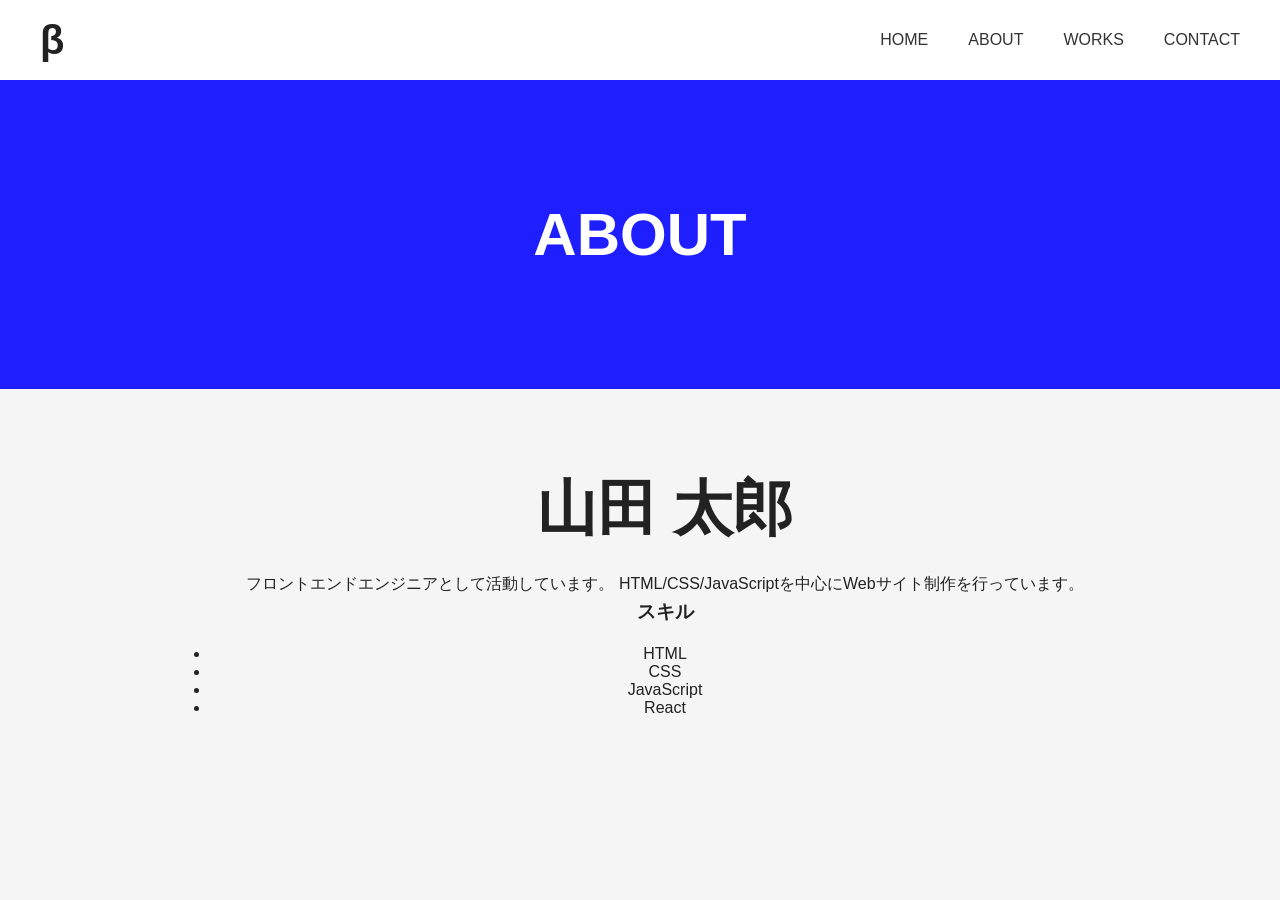
==== about.html @ e0eb6b94 "Add files via upload" ====
<!DOCTYPE html>
<html lang="ja">

<head>
    <meta charset="UTF-8">
    <meta name="viewport" content="width=device-width, initial-scale=1.0">
    <title>ABOUT</title>
    <link rel="stylesheet" href="style.css">
</head>

<body>

    <!-- Header -->
    <header>
        <div class="logo">β</div>

        <nav id="nav">
            <ul>
                <li><a href="index.html">HOME</a></li>
                <li><a href="about.html">ABOUT</a></li>
                <li><a href="works.html">WORKS</a></li>
                <li><a href="#contact">CONTACT</a></li>
            </ul>
        </nav>

        <button id="menu-btn">☰</button>
    </header>

    <section class="page-title">
        <h1>ABOUT</h1>
    </section>

    <section class="about-container">

        <div class="profile-image">
            <img src="images/profile.jpg" alt="">
        </div>

        <div class="profile-text">
            <h2>山田 太郎</h2>

            <p>
                フロントエンドエンジニアとして活動しています。
                HTML/CSS/JavaScriptを中心にWebサイト制作を行っています。
            </p>

            <h3>スキル</h3>

            <ul>
                <li>HTML</li>
                <li>CSS</li>
                <li>JavaScript</li>
                <li>React</li>
            </ul>

        </div>

    </section>

</body>

</html>
---- style.css ----
* {
    margin: 0;
    padding: 0;
    box-sizing: border-box;
}

html {
    scroll-behavior: smooth;
}

body {
    font-family: Arial, sans-serif;
    background: #f5f5f5;
    color: #222;
}

/* Header */

header {
    height: 80px;
    background: white;

    display: flex;
    justify-content: space-between;
    align-items: center;

    padding: 0 40px;
    position: sticky;
    top: 0;
    z-index: 1000;
}

.logo {
    font-size: 40px;
    font-weight: bold;
}

nav ul {
    display: flex;
    list-style: none;
    gap: 40px;
}

nav a {
    text-decoration: none;
    color: #333;
}

#menu-btn {
    display: none;
    background: none;
    border: none;
    font-size: 28px;
    cursor: pointer;
}

/* Hero */

#hero {
    height: 500px;
    background: blue;

    display: flex;
    flex-direction: column;
    justify-content: center;
    align-items: center;

    color: white;
}

#hero h1 {
    font-size: 72px;
}

#hero p {
    font-size: 32px;
}

/* 共通 */

section {
    padding: 100px 10%;
    text-align: center;
}

h2 {
    font-size: 60px;
    margin-bottom: 40px;
}

.btn {
    margin-top: 30px;
    padding: 12px 50px;

    background: black;
    color: white;
    border: none;
    cursor: pointer;
}

/* Works */

.works-grid {
    display: grid;
    grid-template-columns: repeat(3, 1fr);
    gap: 30px;
    margin-top: 50px;
}

.card {
    background: white;
    border: 1px solid #ddd;
    padding: 20px;
    text-align: left;
}

.card img {
    width: 100%;
}

.card h3 {
    margin-top: 15px;
}

.view-more {
    display: block;
    margin-top: 30px;
    text-align: right;
    color: blue;
    font-weight: bold;
    text-decoration: none;
}

/* Contact */

#contact p {
    margin-top: 20px;
}

footer {
    height: 80px;
    background: #ddd;
    margin-top: 100px;
}

/* ---------- Responsive ---------- */

@media (max-width:768px) {

    header {
        padding: 0 20px;
    }

    nav {
        position: absolute;
        top: 80px;
        left: 0;
        width: 100%;
        background: white;

        display: none;
    }

    nav.active {
        display: block;
    }

    nav ul {
        flex-direction: column;
        text-align: center;
        padding: 20px 0;
        gap: 20px;
    }

    #menu-btn {
        display: block;
    }

    #hero {
        height: 450px;
    }

    #hero h1 {
        font-size: 48px;
    }

    #hero p {
        font-size: 24px;
    }

    h2 {
        font-size: 42px;
    }

    .works-grid {
        grid-template-columns: 1fr;
    }

    .view-more {
        text-align: center;
    }
}

.page-title {
    background: #1e1eff;
    color: white;
    text-align: center;
    padding: 120px 20px;
}

.page-title h1 {
    font-size: 60px;
}

.about-container {
    max-width: 1000px;
    margin: auto;
    padding: 80px 20px;

    display: flex;
    gap: 50px;
    align-items: center;
}

.profile-image img {
    width: 300px;
    border-radius: 10px;
}

.profile-text {
    flex: 1;
}

.profile-text h2 {
    margin-bottom: 20px;
}

.profile-text p {
    line-height: 1.8;
}

.profile-text ul {
    margin-top: 20px;
}

.works-list {
    max-width: 1200px;
    margin: auto;
    padding: 80px 20px;

    display: grid;
    grid-template-columns: repeat(3, 1fr);
    gap: 30px;
}

.work-card {
    text-decoration: none;
    color: #222;
    background: white;
    border: 1px solid #ddd;
    transition: .3s;
}

.work-card:hover {
    transform: translateY(-5px);
}

.work-card img {
    width: 100%;
}

.work-card h2 {
    font-size: 24px;
    margin: 15px;
}

.work-card p {
    margin: 0 15px 20px;
}

.work-detail {
    max-width: 900px;
    margin: auto;
    padding: 80px 20px;
}

.work-detail img {
    width: 100%;
    margin-bottom: 40px;
}

.work-detail h2 {
    margin: 30px 0 10px;
    font-size: 28px;
}

.work-detail p {
    line-height: 1.8;
}

@media(max-width:768px) {

    .about-container {
        flex-direction: column;
    }

    .profile-image img {
        width: 200px;
    }

    .works-list {
        grid-template-columns: 1fr;
    }

    .page-title h1 {
        font-size: 42px;
    }
}
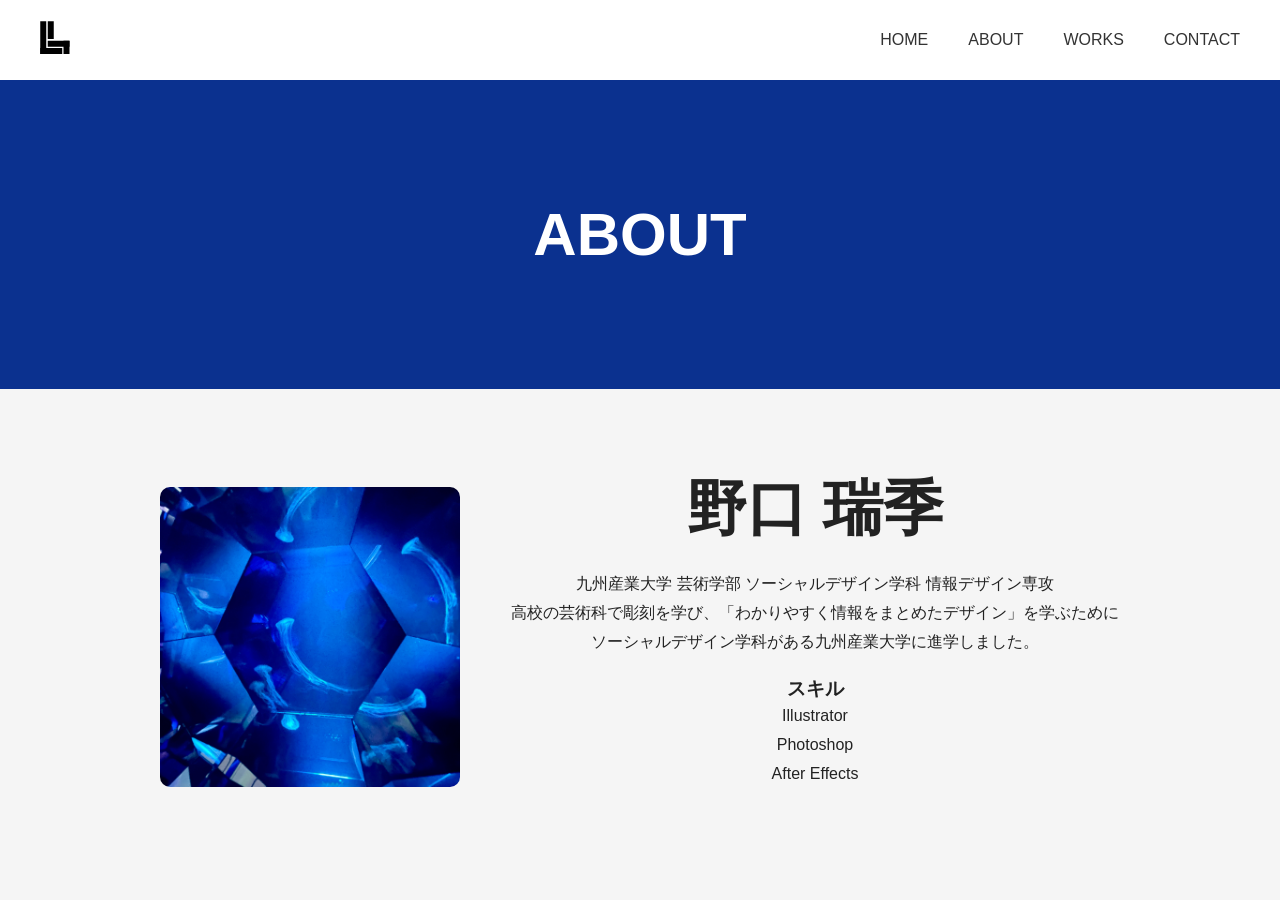
==== commit 2b69322c: "Add files via upload" ====
--- a/about.html
+++ b/about.html
@@ -12,14 +12,14 @@
 
     <!-- Header -->
     <header>
-        <div class="logo">β</div>
+        <div class="logo"><img src="images/sighticon.png" alt=""></div>
 
         <nav id="nav">
             <ul>
                 <li><a href="index.html">HOME</a></li>
                 <li><a href="about.html">ABOUT</a></li>
                 <li><a href="works.html">WORKS</a></li>
-                <li><a href="#contact">CONTACT</a></li>
+                <li><a href="index.html">CONTACT</a></li>
             </ul>
         </nav>
 
@@ -33,25 +33,25 @@
     <section class="about-container">
 
         <div class="profile-image">
-            <img src="images/profile.jpg" alt="">
+            <img src="images/icon.jpg" alt="">
         </div>
 
         <div class="profile-text">
-            <h2>山田 太郎</h2>
+            <h2>野口 瑞季</h2>
 
             <p>
-                フロントエンドエンジニアとして活動しています。
-                HTML/CSS/JavaScriptを中心にWebサイト制作を行っています。
+                九州産業大学 芸術学部 ソーシャルデザイン学科 情報デザイン専攻<br>
+                高校の芸術科で彫刻を学び、「わかりやすく情報をまとめたデザイン」を学ぶために
+                ソーシャルデザイン学科がある九州産業大学に進学しました。
             </p>
 
             <h3>スキル</h3>
 
-            <ul>
-                <li>HTML</li>
-                <li>CSS</li>
-                <li>JavaScript</li>
-                <li>React</li>
-            </ul>
+            <p>
+                Illustrator<br>
+                Photoshop<br>
+                After Effects
+            </p>
 
         </div>
 
--- a/style.css
+++ b/style.css
@@ -58,7 +58,7 @@
 
 #hero {
     height: 500px;
-    background: blue;
+    background: #0B318F;
 
     display: flex;
     flex-direction: column;
@@ -96,6 +96,14 @@
     color: white;
     border: none;
     cursor: pointer;
+    text-decoration: none;
+}
+
+p {
+    line-height: 1.8;
+    /* 行間を広げて文字の重なりを防ぐ */
+    margin-bottom: 20px;
+    /* テキストの下側にも少し余白を作る */
 }
 
 /* Works */
@@ -126,7 +134,7 @@
     display: block;
     margin-top: 30px;
     text-align: right;
-    color: blue;
+    color: #0B318F;
     font-weight: bold;
     text-decoration: none;
 }
@@ -142,6 +150,104 @@
     background: #ddd;
     margin-top: 100px;
 }
+
+.page-title {
+    background: #0B318F;
+    color: white;
+    text-align: center;
+    padding: 120px 20px;
+}
+
+.page-title h1 {
+    font-size: 60px;
+}
+
+.about-container {
+    max-width: 1000px;
+    margin: auto;
+    padding: 80px 20px;
+
+    display: flex;
+    gap: 50px;
+    align-items: center;
+}
+
+.profile-image img {
+    width: 300px;
+    border-radius: 10px;
+}
+
+.profile-text {
+    flex: 1;
+}
+
+.profile-text h2 {
+    margin-bottom: 20px;
+}
+
+.profile-text p {
+    line-height: 1.8;
+}
+
+.profile-text ul {
+    margin-top: 20px;
+}
+
+.works-list {
+    max-width: 1200px;
+    margin: auto;
+    padding: 80px 20px;
+
+    display: grid;
+    grid-template-columns: repeat(3, 1fr);
+    gap: 30px;
+}
+
+.work-card {
+    text-decoration: none;
+    color: #222;
+    background: white;
+    border: 1px solid #ddd;
+    transition: .3s;
+}
+
+.work-card:hover {
+    transform: translateY(-5px);
+}
+
+.work-card img {
+    width: 100%;
+}
+
+.work-card h2 {
+    font-size: 24px;
+    margin: 15px;
+}
+
+.work-card p {
+    margin: 0 15px 20px;
+}
+
+.work-detail {
+    max-width: 900px;
+    margin: auto;
+    padding: 80px 20px;
+}
+
+.work-detail img {
+    width: 100%;
+    margin-bottom: 40px;
+}
+
+.work-detail h2 {
+    margin: 30px 0 10px;
+    font-size: 28px;
+}
+
+.work-detail p {
+    line-height: 1.8;
+}
+
 
 /* ---------- Responsive ---------- */
 
@@ -199,106 +305,6 @@
     .view-more {
         text-align: center;
     }
-}
-
-.page-title {
-    background: #1e1eff;
-    color: white;
-    text-align: center;
-    padding: 120px 20px;
-}
-
-.page-title h1 {
-    font-size: 60px;
-}
-
-.about-container {
-    max-width: 1000px;
-    margin: auto;
-    padding: 80px 20px;
-
-    display: flex;
-    gap: 50px;
-    align-items: center;
-}
-
-.profile-image img {
-    width: 300px;
-    border-radius: 10px;
-}
-
-.profile-text {
-    flex: 1;
-}
-
-.profile-text h2 {
-    margin-bottom: 20px;
-}
-
-.profile-text p {
-    line-height: 1.8;
-}
-
-.profile-text ul {
-    margin-top: 20px;
-}
-
-.works-list {
-    max-width: 1200px;
-    margin: auto;
-    padding: 80px 20px;
-
-    display: grid;
-    grid-template-columns: repeat(3, 1fr);
-    gap: 30px;
-}
-
-.work-card {
-    text-decoration: none;
-    color: #222;
-    background: white;
-    border: 1px solid #ddd;
-    transition: .3s;
-}
-
-.work-card:hover {
-    transform: translateY(-5px);
-}
-
-.work-card img {
-    width: 100%;
-}
-
-.work-card h2 {
-    font-size: 24px;
-    margin: 15px;
-}
-
-.work-card p {
-    margin: 0 15px 20px;
-}
-
-.work-detail {
-    max-width: 900px;
-    margin: auto;
-    padding: 80px 20px;
-}
-
-.work-detail img {
-    width: 100%;
-    margin-bottom: 40px;
-}
-
-.work-detail h2 {
-    margin: 30px 0 10px;
-    font-size: 28px;
-}
-
-.work-detail p {
-    line-height: 1.8;
-}
-
-@media(max-width:768px) {
 
     .about-container {
         flex-direction: column;
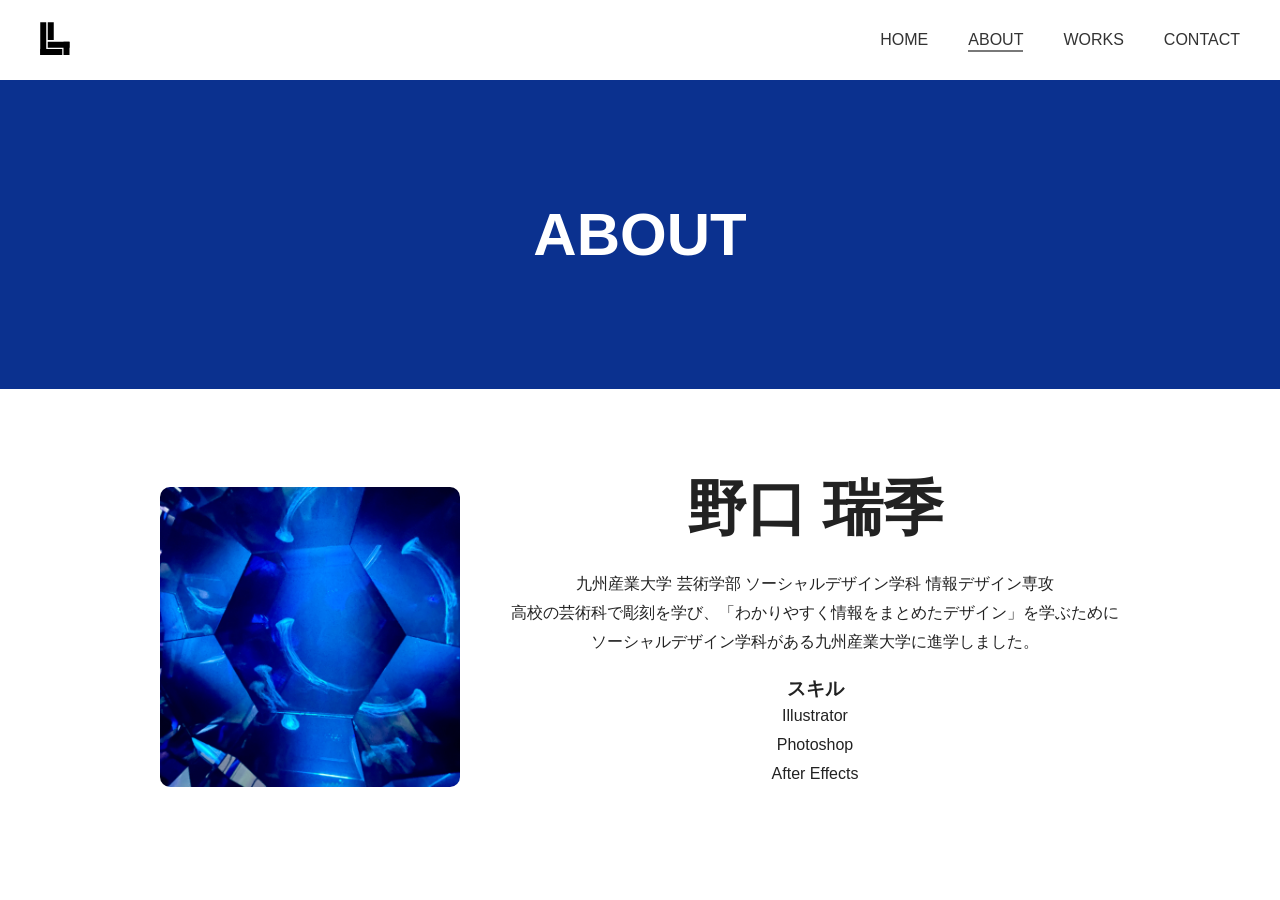
==== commit 8d057e73: "Add files via upload" ====
--- a/about.html
+++ b/about.html
@@ -12,12 +12,14 @@
 
     <!-- Header -->
     <header>
-        <div class="logo"><img src="images/sighticon.png" alt=""></div>
-
+        <a href="index.html">
+            <img src="images/sighticon.png" alt="ホームへ戻る">
+        </a>
         <nav id="nav">
             <ul>
                 <li><a href="index.html">HOME</a></li>
-                <li><a href="about.html">ABOUT</a></li>
+                <li><a href="about.html"><span
+                            style="border-bottom: 2px solid #797979; padding-bottom: 2px;">ABOUT</span></a></li>
                 <li><a href="works.html">WORKS</a></li>
                 <li><a href="index.html">CONTACT</a></li>
             </ul>
@@ -57,6 +59,8 @@
 
     </section>
 
+    <script src="script.js"></script>
+
 </body>
 
 </html>
--- a/style.css
+++ b/style.css
@@ -10,7 +10,7 @@
 
 body {
     font-family: Arial, sans-serif;
-    background: #f5f5f5;
+    background: #ffffff;
     color: #222;
 }
 
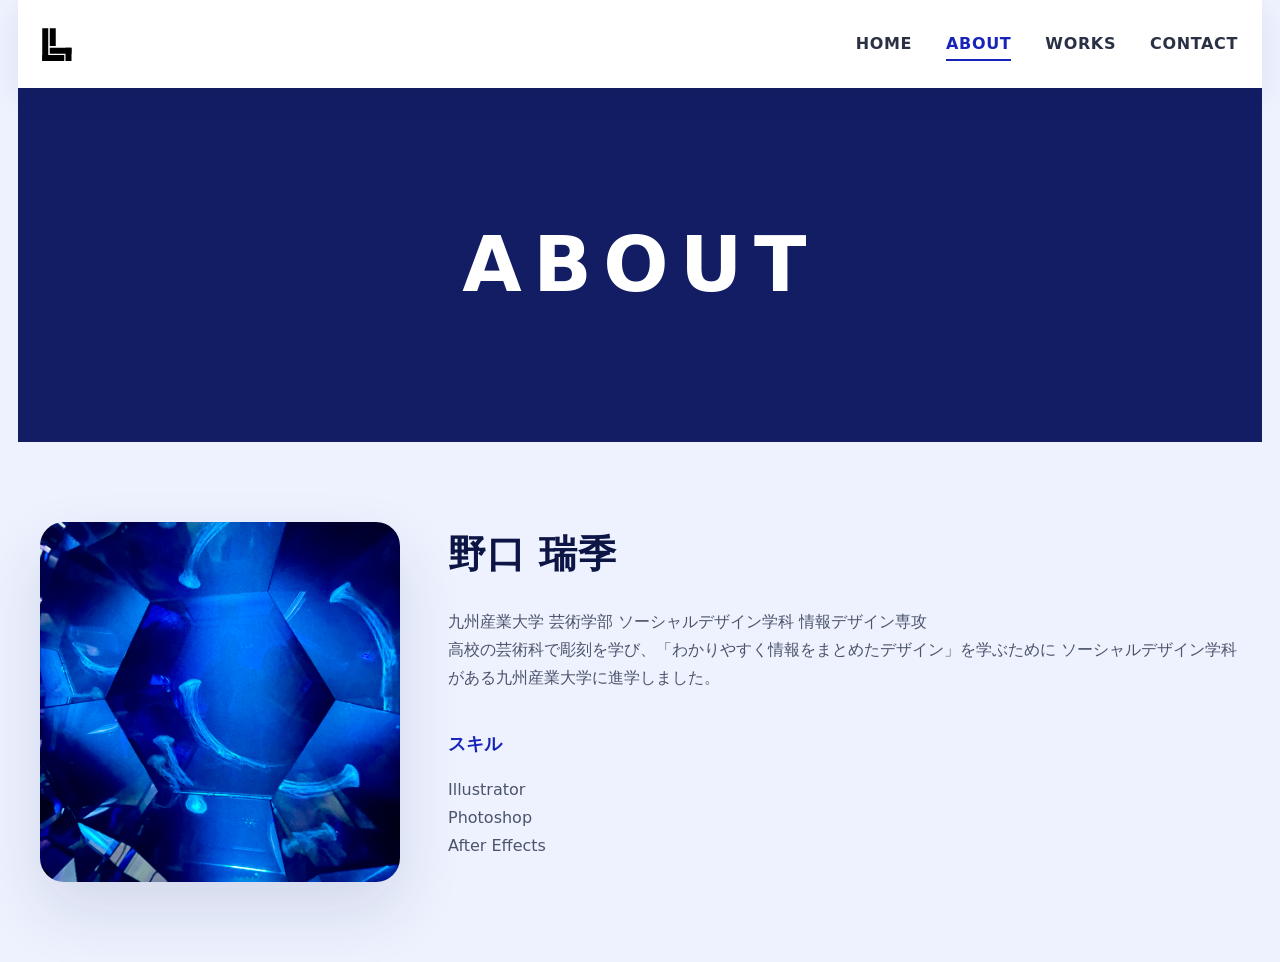
==== commit e79416b5: "Add files via upload" ====
--- a/about.html
+++ b/about.html
@@ -18,8 +18,7 @@
         <nav id="nav">
             <ul>
                 <li><a href="index.html">HOME</a></li>
-                <li><a href="about.html"><span
-                            style="border-bottom: 2px solid #797979; padding-bottom: 2px;">ABOUT</span></a></li>
+                <li><a href="about.html" class="active">ABOUT</a></li>
                 <li><a href="works.html">WORKS</a></li>
                 <li><a href="index.html">CONTACT</a></li>
             </ul>
--- a/style.css
+++ b/style.css
@@ -9,41 +9,104 @@
 }
 
 body {
-    font-family: Arial, sans-serif;
-    background: #ffffff;
-    color: #222;
-}
-
-/* Header */
+    font-family: system-ui, -apple-system, BlinkMacSystemFont, 'Segoe UI', sans-serif;
+    background: #eef2ff;
+    color: #1f2532;
+    line-height: 1.75;
+    max-width: 1400px;
+    margin: 0 auto;
+    padding: 0 18px;
+}
+
+img {
+    display: block;
+    max-width: 100%;
+}
+
+a {
+    color: inherit;
+    text-decoration: none;
+}
+
+button,
+.btn {
+    display: inline-flex;
+    align-items: center;
+    justify-content: center;
+    padding: 12px 30px;
+    background: #1724b7;
+    border: none;
+    border-radius: 999px;
+    color: #fff;
+    font-weight: 700;
+    cursor: pointer;
+    transition: transform 0.25s ease, background 0.25s ease, box-shadow 0.25s ease;
+}
+
+button:hover,
+.btn:hover {
+    transform: translateY(-1px);
+    background: #0c1a78;
+    box-shadow: 0 18px 34px rgba(23, 36, 126, 0.18);
+}
+
+section {
+    padding: 90px clamp(18px, 8%, 90px);
+}
 
 header {
-    height: 80px;
-    background: white;
-
-    display: flex;
-    justify-content: space-between;
-    align-items: center;
-
-    padding: 0 40px;
     position: sticky;
     top: 0;
     z-index: 1000;
-}
-
-.logo {
-    font-size: 40px;
-    font-weight: bold;
+    width: 100%;
+    display: flex;
+    align-items: center;
+    justify-content: space-between;
+    gap: 24px;
+    padding: 18px 24px;
+    background: rgba(255, 255, 255, 0.96);
+    backdrop-filter: blur(12px);
+    box-shadow: 0 10px 30px rgba(31, 41, 61, 0.08);
+    min-height: 88px;
+}
+
+header a img {
+    max-height: 56px;
 }
 
 nav ul {
     display: flex;
+    align-items: center;
+    gap: 34px;
     list-style: none;
-    gap: 40px;
 }
 
 nav a {
-    text-decoration: none;
-    color: #333;
+    color: #2a3144;
+    font-weight: 600;
+    letter-spacing: 0.04em;
+    position: relative;
+}
+
+nav a::after {
+    content: '';
+    position: absolute;
+    left: 0;
+    bottom: -8px;
+    width: 0;
+    height: 2px;
+    background: #1724b7;
+    transition: width 0.28s ease;
+}
+
+nav a:hover::after,
+nav a.active::after,
+nav a span::after {
+    width: 100%;
+}
+
+nav a.active {
+    color: #1724b7;
 }
 
 #menu-btn {
@@ -52,129 +115,136 @@
     border: none;
     font-size: 28px;
     cursor: pointer;
-}
-
-/* Hero */
+    color: #2a3144;
+}
 
 #hero {
-    height: 500px;
-    background: #0B318F;
-
+    min-height: 560px;
+    background: radial-gradient(circle at top left, rgba(255, 255, 255, 0.18), transparent 24%),
+        linear-gradient(135deg, #0c1a78 0%, #3d52ff 55%, #a1b1ff 100%);
     display: flex;
     flex-direction: column;
     justify-content: center;
     align-items: center;
-
-    color: white;
+    text-align: center;
+    padding: 0 24px;
+    color: #fff;
 }
 
 #hero h1 {
-    font-size: 72px;
+    font-size: clamp(3.4rem, 7vw, 5.6rem);
+    letter-spacing: 0.22em;
+    margin-bottom: 0.7rem;
 }
 
 #hero p {
-    font-size: 32px;
-}
-
-/* 共通 */
-
-section {
-    padding: 100px 10%;
+    font-size: clamp(1.2rem, 2.3vw, 2rem);
+    color: rgba(255, 255, 255, 0.92);
+}
+
+h2 {
+    font-size: clamp(2.6rem, 4vw, 4rem);
+    margin-bottom: 28px;
+    letter-spacing: 0.02em;
+}
+
+p {
+    margin-bottom: 22px;
+    color: #4b546b;
+}
+
+.page-title {
+    background: #121d64;
+    color: #fff;
     text-align: center;
-}
-
-h2 {
-    font-size: 60px;
-    margin-bottom: 40px;
-}
-
-.btn {
-    margin-top: 30px;
-    padding: 12px 50px;
-
-    background: black;
-    color: white;
-    border: none;
-    cursor: pointer;
-    text-decoration: none;
-}
-
-p {
-    line-height: 1.8;
-    /* 行間を広げて文字の重なりを防ぐ */
-    margin-bottom: 20px;
-    /* テキストの下側にも少し余白を作る */
-}
-
-/* Works */
+    padding: 110px 20px;
+}
+
+.page-title h1 {
+    font-size: clamp(3rem, 6vw, 5rem);
+    letter-spacing: 0.15em;
+}
+
+#about,
+#works,
+#contact {
+    background: #fff;
+}
+
+#about p {
+    max-width: 760px;
+    margin-inline: auto;
+}
 
 .works-grid {
     display: grid;
-    grid-template-columns: repeat(3, 1fr);
-    gap: 30px;
-    margin-top: 50px;
-}
-
-.card {
-    background: white;
-    border: 1px solid #ddd;
-    padding: 20px;
-    text-align: left;
-}
-
-.card img {
+    grid-template-columns: repeat(3, minmax(0, 1fr));
+    gap: 26px;
+    margin-top: 44px;
+}
+
+.card,
+.work-card {
+    background: #fff;
+    border-radius: 28px;
+    overflow: hidden;
+    border: 1px solid rgba(27, 33, 73, 0.12);
+    box-shadow: 0 24px 58px rgba(21, 33, 82, 0.08);
+    transition: transform 0.32s ease, box-shadow 0.32s ease;
+}
+
+.card:hover,
+.work-card:hover {
+    transform: translateY(-6px);
+    box-shadow: 0 32px 72px rgba(20, 33, 84, 0.14);
+}
+
+.card img,
+.work-card img,
+.work-detail img {
     width: 100%;
-}
-
-.card h3 {
-    margin-top: 15px;
+    display: block;
+}
+
+.card h4,
+.work-card h2 {
+    font-size: 1.35rem;
+    margin: 20px 24px 10px;
+    color: #141b31;
 }
 
 .view-more {
-    display: block;
-    margin-top: 30px;
-    text-align: right;
-    color: #0B318F;
-    font-weight: bold;
-    text-decoration: none;
-}
-
-/* Contact */
-
-#contact p {
-    margin-top: 20px;
-}
-
-footer {
-    height: 80px;
-    background: #ddd;
-    margin-top: 100px;
-}
-
-.page-title {
-    background: #0B318F;
-    color: white;
-    text-align: center;
-    padding: 120px 20px;
-}
-
-.page-title h1 {
-    font-size: 60px;
+    display: inline-flex;
+    margin-top: 28px;
+    color: #1724b7;
+    font-weight: 700;
+    justify-content: flex-end;
+}
+
+.about-container,
+.works-list,
+.work-detail {
+    max-width: 1200px;
+    margin: 0 auto;
 }
 
 .about-container {
-    max-width: 1000px;
-    margin: auto;
-    padding: 80px 20px;
-
     display: flex;
-    gap: 50px;
-    align-items: center;
+    align-items: flex-start;
+    gap: 48px;
+    padding: 80px 0;
 }
 
 .profile-image img {
-    width: 300px;
-    border-radius: 10px;
+    width: 100%;
+    max-width: 360px;
+    border-radius: 24px;
+    box-shadow: 0 28px 64px rgba(20, 29, 79, 0.12);
+}
+
+.work-detail {
+    max-width: 900px;
+    padding: 80px 0;
 }
 
 .profile-text {
@@ -183,88 +253,92 @@
 
 .profile-text h2 {
     margin-bottom: 20px;
-}
-
-.profile-text p {
-    line-height: 1.8;
+    font-size: 2.35rem;
+    color: #0d1545;
+}
+
+.profile-text h3 {
+    margin: 36px 0 16px;
+    color: #1724b7;
+    font-size: 1.15rem;
 }
 
 .profile-text ul {
-    margin-top: 20px;
+    margin-top: 16px;
+    list-style: disc inside;
+    color: #4b546b;
 }
 
 .works-list {
-    max-width: 1200px;
-    margin: auto;
-    padding: 80px 20px;
-
     display: grid;
-    grid-template-columns: repeat(3, 1fr);
-    gap: 30px;
-}
-
-.work-card {
-    text-decoration: none;
-    color: #222;
-    background: white;
-    border: 1px solid #ddd;
-    transition: .3s;
-}
-
-.work-card:hover {
-    transform: translateY(-5px);
-}
-
-.work-card img {
-    width: 100%;
-}
-
-.work-card h2 {
-    font-size: 24px;
-    margin: 15px;
+    grid-template-columns: repeat(3, minmax(0, 1fr));
+    gap: 28px;
+    padding: 80px 0;
 }
 
 .work-card p {
-    margin: 0 15px 20px;
+    margin: 0 22px 24px;
+    color: #5d647b;
 }
 
 .work-detail {
-    max-width: 900px;
-    margin: auto;
-    padding: 80px 20px;
-}
-
-.work-detail img {
-    width: 100%;
-    margin-bottom: 40px;
+    padding: 80px 0;
 }
 
 .work-detail h2 {
-    margin: 30px 0 10px;
-    font-size: 28px;
+    margin: 24px 0 16px;
+    font-size: 2.2rem;
+    color: #0f1d76;
+}
+
+.work-detail h4 {
+    font-size: 1.1rem;
+    font-weight: 600;
+    margin-bottom: 18px;
+    color: #1f2640;
 }
 
 .work-detail p {
-    line-height: 1.8;
-}
-
-
-/* ---------- Responsive ---------- */
-
-@media (max-width:768px) {
-
+    max-width: 840px;
+    margin-bottom: 20px;
+    color: #4d556f;
+}
+
+footer {
+    padding: 24px 0;
+    text-align: center;
+    color: #6b7280;
+    font-size: 0.95rem;
+    border-top: 1px solid rgba(31, 41, 61, 0.08);
+    background: rgba(255, 255, 255, 0.7);
+}
+
+@media (max-width: 1024px) {
+
+    .about-container,
+    .works-list {
+        grid-template-columns: 1fr;
+    }
+
+    .about-container {
+        flex-direction: column;
+    }
+}
+
+@media (max-width: 768px) {
     header {
-        padding: 0 20px;
+        width: 100%;
+        padding: 16px 20px;
     }
 
     nav {
         position: absolute;
-        top: 80px;
+        top: 100%;
         left: 0;
         width: 100%;
-        background: white;
-
+        background: #fff;
         display: none;
+        box-shadow: 0 24px 40px rgba(20, 29, 79, 0.12);
     }
 
     nav.active {
@@ -273,32 +347,38 @@
 
     nav ul {
         flex-direction: column;
-        text-align: center;
-        padding: 20px 0;
-        gap: 20px;
+        padding: 22px 0;
+        gap: 18px;
     }
 
     #menu-btn {
         display: block;
+        z-index: 1100;
     }
 
     #hero {
-        height: 450px;
+        min-height: 460px;
+        padding: 0 20px;
     }
 
     #hero h1 {
-        font-size: 48px;
+        font-size: clamp(3rem, 10vw, 4.2rem);
     }
 
     #hero p {
-        font-size: 24px;
+        font-size: 1.5rem;
+    }
+
+    section {
+        padding: 60px 6%;
     }
 
     h2 {
-        font-size: 42px;
-    }
-
-    .works-grid {
+        font-size: 2.8rem;
+    }
+
+    .works-grid,
+    .works-list {
         grid-template-columns: 1fr;
     }
 
@@ -308,17 +388,41 @@
 
     .about-container {
         flex-direction: column;
+        align-items: center;
+        text-align: center;
     }
 
     .profile-image img {
-        width: 200px;
-    }
-
-    .works-list {
-        grid-template-columns: 1fr;
+        max-width: 260px;
+        margin-inline: auto;
+    }
+
+    .profile-text {
+        width: 100%;
+    }
+
+    .work-card h2,
+    .card h4 {
+        margin: 20px;
+    }
+
+    .work-card p {
+        margin: 0 20px 22px;
+    }
+}
+
+@media (max-width: 520px) {
+    header .container {
+        flex-wrap: wrap;
+        justify-content: space-between;
+        gap: 16px;
+    }
+
+    nav ul {
+        gap: 14px;
     }
 
     .page-title h1 {
-        font-size: 42px;
+        font-size: 2.8rem;
     }
 }
